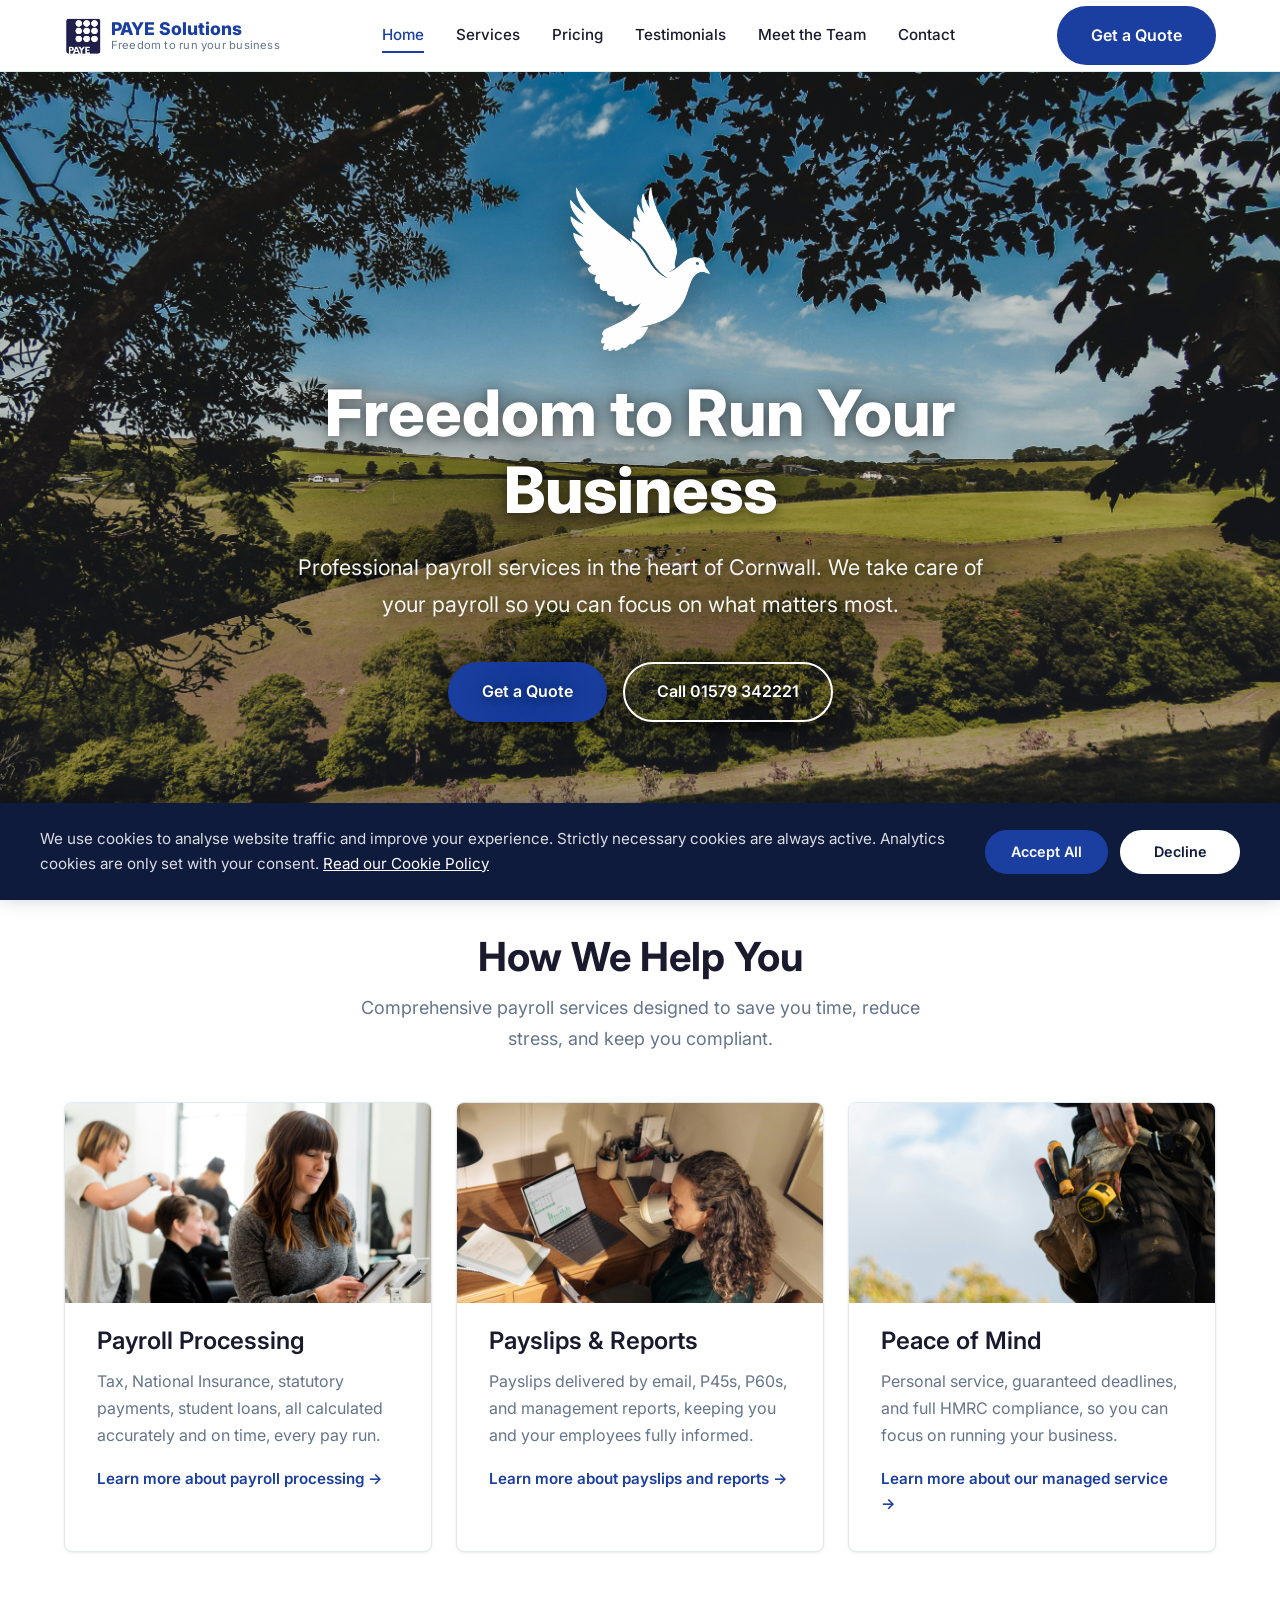
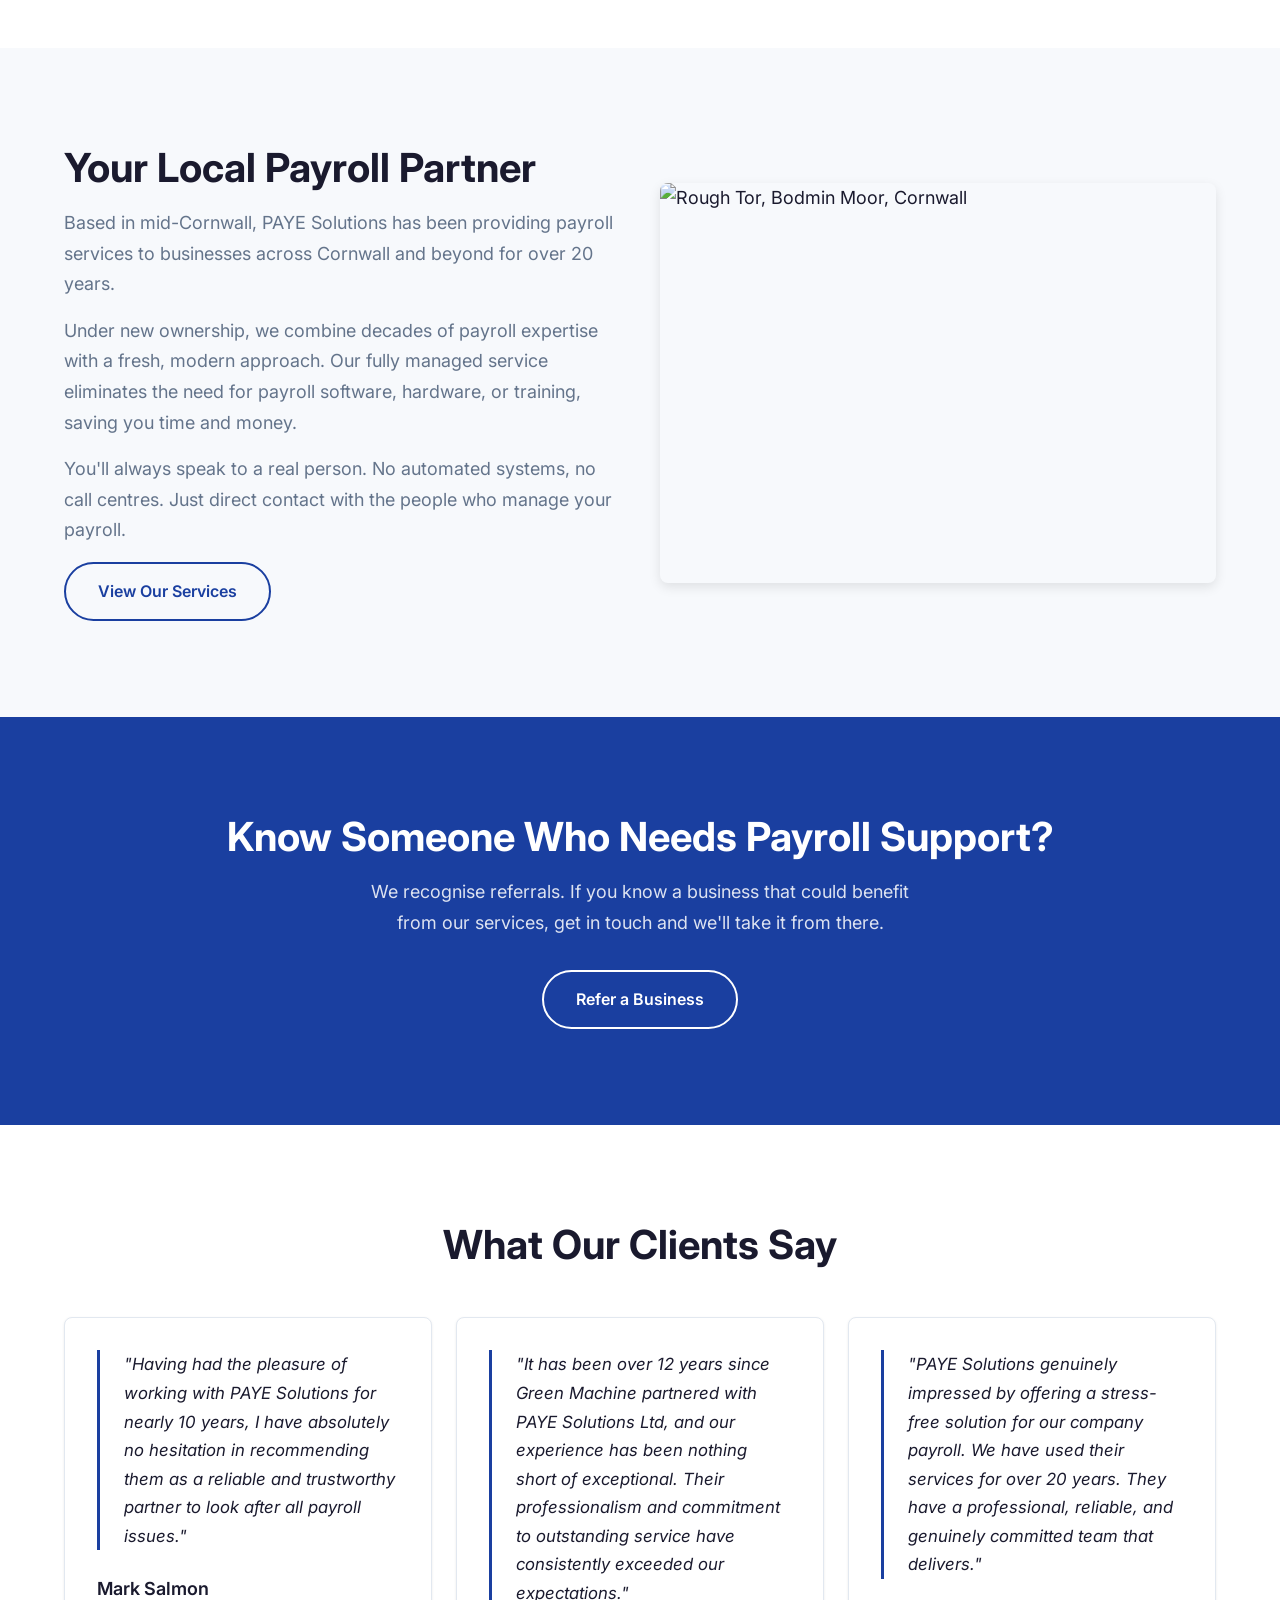
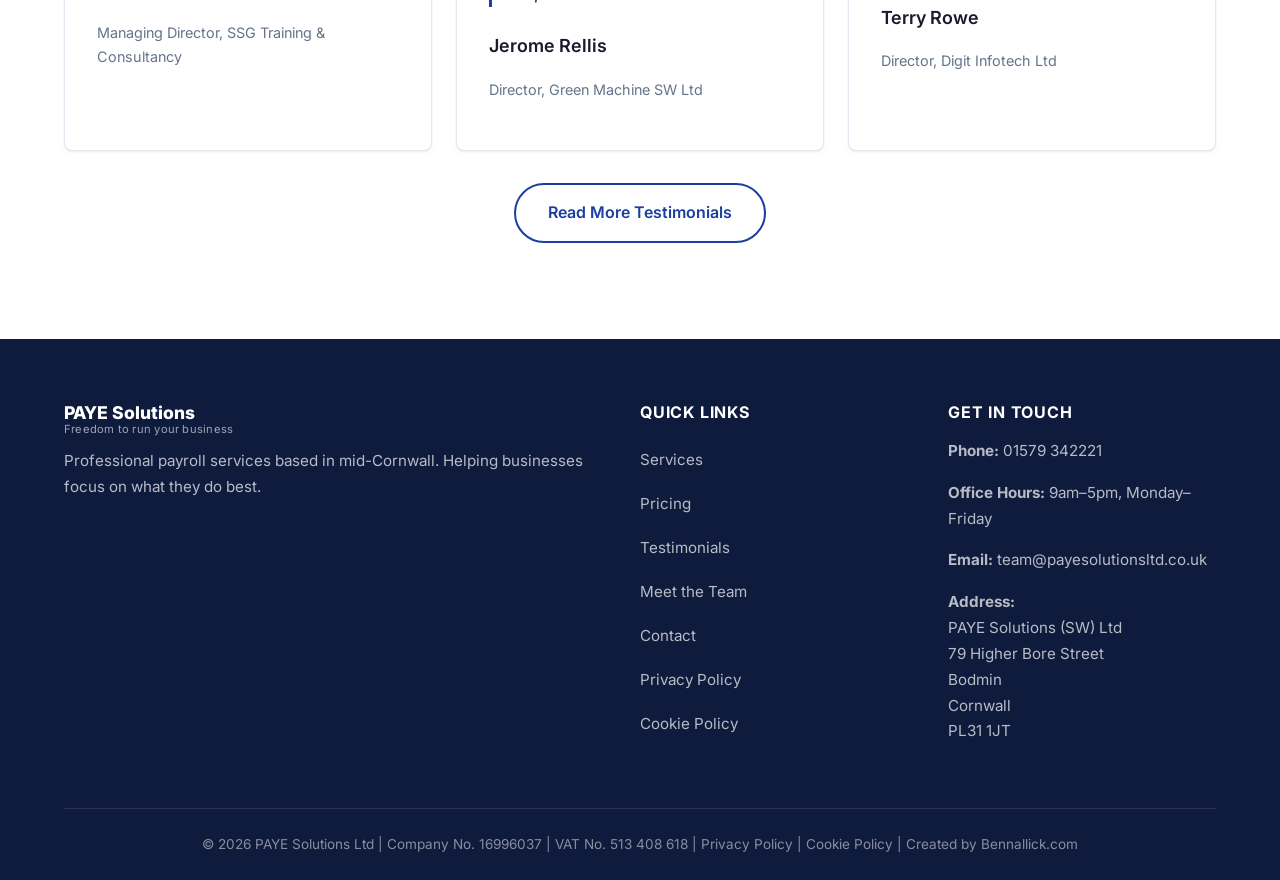
==== Website Files/index.html @ f0a7048d "Initial commit: PAYE Solutions website" ====
<!DOCTYPE html>
<html lang="en">
<head>
  <meta charset="UTF-8">
  <meta name="viewport" content="width=device-width, initial-scale=1.0">
  <title>PAYE Solutions Ltd | Freedom to Run Your Business</title>
  <meta name="description" content="Professional payroll services in the heart of Cornwall. PAYE Solutions Ltd takes care of your payroll so you can focus on what matters most: running your business.">
  <link rel="canonical" href="https://payesolutionsltd.co.uk/">
  <meta name="robots" content="index, follow">
  <link rel="icon" type="image/x-icon" href="/favicon.ico">
  <link rel="icon" type="image/png" sizes="32x32" href="/favicon-32x32.png">
  <link rel="icon" type="image/png" sizes="16x16" href="/favicon-16x16.png">
  <link rel="apple-touch-icon" sizes="180x180" href="/apple-touch-icon.png">
  <link rel="manifest" href="/site.webmanifest">
  <meta name="theme-color" content="#1a3fa0">
  <meta property="og:type" content="website">
  <meta property="og:site_name" content="PAYE Solutions (SW) Ltd">
  <meta property="og:title" content="PAYE Solutions Ltd | Freedom to Run Your Business">
  <meta property="og:description" content="Professional payroll services in the heart of Cornwall. PAYE Solutions Ltd takes care of your payroll so you can focus on what matters most: running your business.">
  <meta property="og:url" content="https://payesolutionsltd.co.uk/">
  <meta property="og:image" content="https://payesolutionsltd.co.uk/images/logo-mark.png">
  <meta property="og:locale" content="en_GB">
  <meta name="twitter:card" content="summary">
  <meta name="twitter:title" content="PAYE Solutions Ltd | Freedom to Run Your Business">
  <meta name="twitter:description" content="Professional payroll services in the heart of Cornwall. PAYE Solutions Ltd takes care of your payroll so you can focus on what matters most: running your business.">
  <meta name="twitter:image" content="https://payesolutionsltd.co.uk/images/logo-mark.png">
  <link rel="preconnect" href="https://fonts.googleapis.com">
  <link rel="preconnect" href="https://fonts.gstatic.com" crossorigin>
  <link rel="preload" as="style" href="https://fonts.googleapis.com/css2?family=Inter:wght@400;500;600;700;800&display=swap">
  <link href="https://fonts.googleapis.com/css2?family=Inter:wght@400;500;600;700;800&display=swap" rel="stylesheet" media="print" onload="this.media='all'">
  <noscript><link rel="stylesheet" href="https://fonts.googleapis.com/css2?family=Inter:wght@400;500;600;700;800&display=swap"></noscript>
  <link rel="stylesheet" href="css/styles.css">
  <!-- [PLACEHOLDER: GA4 measurement ID] -->
  <script type="application/ld+json">
  {
    "@context": "https://schema.org",
    "@type": "LocalBusiness",
    "@id": "https://payesolutionsltd.co.uk/#organization",
    "name": "PAYE Solutions (SW) Ltd",
    "alternateName": "PAYE Solutions",
    "url": "https://payesolutionsltd.co.uk",
    "logo": "https://payesolutionsltd.co.uk/images/logo-mark.png",
    "image": "https://payesolutionsltd.co.uk/images/logo-mark.png",
    "description": "Fully managed payroll bureau based in Bodmin, Cornwall. Over 20 years of experience providing payroll services to businesses of all sizes.",
    "telephone": "+441579342221",
    "email": "team@payesolutionsltd.co.uk",
    "address": {
      "@type": "PostalAddress",
      "streetAddress": "79 Higher Bore Street",
      "addressLocality": "Bodmin",
      "addressRegion": "Cornwall",
      "postalCode": "PL31 1JT",
      "addressCountry": "GB"
    },
    "geo": {
      "@type": "GeoCoordinates",
      "latitude": 50.4711,
      "longitude": -4.7285
    },
    "areaServed": [
      { "@type": "AdministrativeArea", "name": "Cornwall" },
      { "@type": "AdministrativeArea", "name": "South West England" }
    ],
    "priceRange": "$$",
    "taxID": "513 408 618",
    "legalName": "PAYE Solutions (SW) Ltd"
  }
  </script>
  <script type="application/ld+json">
  {
    "@context": "https://schema.org",
    "@type": "WebSite",
    "name": "PAYE Solutions (SW) Ltd",
    "url": "https://payesolutionsltd.co.uk"
  }
  </script>
</head>
<body>

  <!-- Navigation -->
  <nav class="nav">
    <div class="container nav__inner">
      <a href="index.html" class="nav__logo">
        <img src="images/logo-mark.png" alt="PAYE Solutions (SW) Ltd logo">
        <span class="nav__logo-text">
          <span>PAYE Solutions</span>
          <span>Freedom to run your business</span>
        </span>
      </a>
      <div class="nav__links">
        <a href="index.html" class="active">Home</a>
        <a href="services.html">Services</a>
        <a href="pricing.html">Pricing</a>
        <a href="testimonials.html">Testimonials</a>
        <a href="meet-the-team.html">Meet the Team</a>
        <a href="contact.html">Contact</a>
      </div>
      <a href="mailto:team@payesolutionsltd.co.uk?subject=Quote%20Request&body=Hi%20PAYE%20Solutions%2C%0A%0AI'd%20like%20to%20request%20a%20quote%20for%20payroll%20services.%0A%0ABusiness%20name%3A%20%0ANumber%20of%20employees%3A%20%0APayroll%20frequency%3A%20%0A%0AThank%20you." class="btn btn--primary nav__cta">Get a Quote</a>
      <button class="nav__hamburger" aria-label="Toggle menu">
        <span></span>
      </button>
    </div>
    <div class="nav__mobile">
      <a href="index.html" class="active">Home</a>
      <a href="services.html">Services</a>
      <a href="pricing.html">Pricing</a>
      <a href="testimonials.html">Testimonials</a>
      <a href="meet-the-team.html">Meet the Team</a>
      <a href="contact.html">Contact</a>
      <a href="mailto:team@payesolutionsltd.co.uk?subject=Quote%20Request&body=Hi%20PAYE%20Solutions%2C%0A%0AI'd%20like%20to%20request%20a%20quote%20for%20payroll%20services.%0A%0ABusiness%20name%3A%20%0ANumber%20of%20employees%3A%20%0APayroll%20frequency%3A%20%0A%0AThank%20you." class="btn btn--primary">Get a Quote</a>
    </div>
  </nav>
  <main>

  <!-- Hero Section -->
  <section class="hero" style="background-image: url('images/hero-countryside.jpg');">
    <div class="hero__content">
      <img src="images/dove-white.png" alt="" class="hero__dove" aria-hidden="true">
      <h1>Freedom to Run Your Business</h1>
      <p class="hero__subtitle">Professional payroll services in the heart of Cornwall. We take care of your payroll so you can focus on what matters most.</p>
      <div class="btn-group">
        <a href="mailto:team@payesolutionsltd.co.uk?subject=Quote%20Request&body=Hi%20PAYE%20Solutions%2C%0A%0AI'd%20like%20to%20request%20a%20quote%20for%20payroll%20services.%0A%0ABusiness%20name%3A%20%0ANumber%20of%20employees%3A%20%0APayroll%20frequency%3A%20%0A%0AThank%20you." class="btn btn--primary">Get a Quote</a>
        <a href="tel:01579342221" class="btn btn--outline">Call 01579 342221</a>
      </div>
    </div>
  </section>

  <!-- Trust Strip -->
  <div class="trust-strip" hidden>
    <div class="container">
      <p>Trusted by businesses across Cornwall</p>
      <div class="trust-strip__logos">
        <span>[Client Logo]</span>
        <span>[Client Logo]</span>
        <span>[Client Logo]</span>
        <span>[Client Logo]</span>
        <span>[Client Logo]</span>
      </div>
    </div>
  </div>

  <!-- Services Summary -->
  <section class="section">
    <div class="container">
      <div class="section__header">
        <h2>How We Help You</h2>
        <p>Comprehensive payroll services designed to save you time, reduce stress, and keep you compliant.</p>
      </div>
      <div class="card-grid">
        <div class="card card--image">
          <div class="card__img">
            <img src="images/payroll-processing.jpg" alt="Payroll processing" loading="lazy">
          </div>
          <div class="card__body">
            <h3>Payroll Processing</h3>
            <p>Tax, National Insurance, statutory payments, student loans, all calculated accurately and on time, every pay run.</p>
            <a href="services.html">Learn more about payroll processing &rarr;</a>
          </div>
        </div>
        <div class="card card--image">
          <div class="card__img">
            <img src="images/payslips-reports.jpg" alt="Payslips and reports" loading="lazy">
          </div>
          <div class="card__body">
            <h3>Payslips &amp; Reports</h3>
            <p>Payslips delivered by email, P45s, P60s, and management reports, keeping you and your employees fully informed.</p>
            <a href="services.html">Learn more about payslips and reports &rarr;</a>
          </div>
        </div>
        <div class="card card--image">
          <div class="card__img">
            <img src="images/peace-of-mind.jpg" alt="Peace of mind" loading="lazy">
          </div>
          <div class="card__body">
            <h3>Peace of Mind</h3>
            <p>Personal service, guaranteed deadlines, and full HMRC compliance, so you can focus on running your business.</p>
            <a href="services.html">Learn more about our managed service &rarr;</a>
          </div>
        </div>
      </div>
    </div>
  </section>

  <!-- Why Choose Us -->
  <section class="section section--alt">
    <div class="container">
      <div class="content-block">
        <div class="content-block__text">
          <h2>Your Local Payroll Partner</h2>
          <p>Based in mid-Cornwall, PAYE Solutions has been providing payroll services to businesses across Cornwall and beyond for over 20 years.</p>
          <p>Under new ownership, we combine decades of payroll expertise with a fresh, modern approach. Our fully managed service eliminates the need for payroll software, hardware, or training, saving you time and money.</p>
          <p>You'll always speak to a real person. No automated systems, no call centres. Just direct contact with the people who manage your payroll.</p>
          <a href="services.html" class="btn btn--outline-blue">View Our Services</a>
        </div>
        <div class="content-block__image">
          <img src="images/roughtor.jpg" alt="Rough Tor, Bodmin Moor, Cornwall" loading="lazy">
        </div>
      </div>
    </div>
  </section>

  <!-- Referral CTA -->
  <section class="section section--primary cta-banner">
    <div class="container">
      <h2>Know Someone Who Needs Payroll Support?</h2>
      <p>We recognise referrals. If you know a business that could benefit from our services, get in touch and we'll take it from there.</p>
      <a href="mailto:team@payesolutionsltd.co.uk?subject=Referral" class="btn btn--outline">Refer a Business</a>
    </div>
  </section>

  <!-- Testimonial Snippet -->
  <section class="section">
    <div class="container">
      <div class="section__header">
        <h2>What Our Clients Say</h2>
      </div>
      <div class="card-grid">
        <article class="testimonial-card">
          <p class="testimonial-card__quote">"Having had the pleasure of working with PAYE Solutions for nearly 10 years, I have absolutely no hesitation in recommending them as a reliable and trustworthy partner to look after all payroll issues."</p>
          <p class="testimonial-card__author">Mark Salmon</p>
          <p class="testimonial-card__role">Managing Director, SSG Training &amp; Consultancy</p>
        </article>
        <article class="testimonial-card">
          <p class="testimonial-card__quote">"It has been over 12 years since Green Machine partnered with PAYE Solutions Ltd, and our experience has been nothing short of exceptional. Their professionalism and commitment to outstanding service have consistently exceeded our expectations."</p>
          <p class="testimonial-card__author">Jerome Rellis</p>
          <p class="testimonial-card__role">Director, Green Machine SW Ltd</p>
        </article>
        <article class="testimonial-card">
          <p class="testimonial-card__quote">"PAYE Solutions genuinely impressed by offering a stress-free solution for our company payroll. We have used their services for over 20 years. They have a professional, reliable, and genuinely committed team that delivers."</p>
          <p class="testimonial-card__author">Terry Rowe</p>
          <p class="testimonial-card__role">Director, Digit Infotech Ltd</p>
        </article>
      </div>
      <div style="text-align: center; margin-top: 2rem;">
        <a href="testimonials.html" class="btn btn--outline-blue">Read More Testimonials</a>
      </div>
    </div>
  </section>

  </main>

  <!-- Footer -->
  <footer class="footer">
    <div class="container">
      <div class="footer__grid">
        <div class="footer__brand">
          <a href="index.html" class="nav__logo" style="color: white;">
            <span class="nav__logo-text">
              <span style="color: white;">PAYE Solutions</span>
              <span style="color: rgba(255,255,255,0.6);">Freedom to run your business</span>
            </span>
          </a>
          <p>Professional payroll services based in mid-Cornwall. Helping businesses focus on what they do best.</p>
        </div>
        <div class="footer__links">
          <h4>Quick Links</h4>
          <a href="services.html">Services</a>
          <a href="pricing.html">Pricing</a>
          <a href="testimonials.html">Testimonials</a>
          <a href="meet-the-team.html">Meet the Team</a>
          <a href="contact.html">Contact</a>
          <a href="privacy-policy.html">Privacy Policy</a>
          <a href="cookie-policy.html">Cookie Policy</a>
        </div>
        <div class="footer__contact">
          <h4>Get in Touch</h4>
          <p><strong>Phone:</strong> <a href="tel:01579342221">01579 342221</a></p>
          <p><strong>Office Hours:</strong> 9am&ndash;5pm, Monday&ndash;Friday</p>
          <p><strong>Email:</strong> <a href="mailto:team@payesolutionsltd.co.uk">team@payesolutionsltd.co.uk</a></p>
          <p><strong>Address:</strong><br>PAYE Solutions (SW) Ltd<br>79 Higher Bore Street<br>Bodmin<br>Cornwall<br>PL31 1JT</p>
        </div>
      </div>
      <div class="footer__bottom">
        <p>&copy; <span class="footer-year">2026</span> PAYE Solutions Ltd | Company No. 16996037 | VAT No. 513 408 618 | <a href="privacy-policy.html">Privacy Policy</a> | <a href="cookie-policy.html">Cookie Policy</a> | Created by <a href="https://bennallick.com" target="_blank" rel="noopener noreferrer">Bennallick.com</a></p>
      </div>
    </div>
  </footer>

  <!-- Cookie Consent Banner -->
  <div class="cookie-banner" role="dialog" aria-label="Cookie consent">
    <div class="cookie-banner__inner">
      <div class="cookie-banner__text">
        <p style="margin-bottom: 0;">We use cookies to analyse website traffic and improve your experience. Strictly necessary cookies are always active. Analytics cookies are only set with your consent. <a href="cookie-policy.html">Read our Cookie Policy</a></p>
      </div>
      <div class="cookie-banner__buttons">
        <button class="btn btn--primary cookie-accept">Accept All</button>
        <button class="btn btn--outline cookie-decline">Decline</button>
      </div>
    </div>
  </div>

  <script src="js/main.js" defer></script>
</body>
</html>
---- Website Files/css/styles.css ----
/* =============================================
   PAYE Solutions Ltd — Main Stylesheet
   ============================================= */

/* --- CSS Custom Properties --- */
:root {
  --color-primary: #1a3fa0;
  --color-primary-dark: #122d78;
  --color-primary-light: #e8edfb;
  --color-accent: #ffffff;
  --color-text: #1a1a2e;
  --color-text-light: #ffffff;
  --color-bg: #f7f9fc;
  --color-bg-dark: #0f1b3d;
  --color-muted: #64748b;
  --color-border: #e2e8f0;

  --font-family: 'Inter', -apple-system, BlinkMacSystemFont, 'Segoe UI', Roboto, Oxygen, Ubuntu, sans-serif;
  --max-width: 1200px;
  --nav-height: 72px;
  --radius: 8px;
  --radius-pill: 50px;
  --shadow-sm: 0 1px 3px rgba(0, 0, 0, 0.08);
  --shadow-md: 0 4px 12px rgba(0, 0, 0, 0.1);
  --shadow-lg: 0 8px 30px rgba(0, 0, 0, 0.12);
  --transition: 0.3s ease;
}

/* --- Reset & Base --- */
*,
*::before,
*::after {
  margin: 0;
  padding: 0;
  box-sizing: border-box;
}

html {
  scroll-behavior: smooth;
  -webkit-text-size-adjust: 100%;
  overflow-x: hidden;
}

body {
  font-family: var(--font-family);
  font-size: 1.125rem;
  line-height: 1.7;
  color: var(--color-text);
  background-color: var(--color-accent);
  overflow-x: hidden;
}

img {
  max-width: 100%;
  height: auto;
  display: block;
}

a {
  color: var(--color-primary);
  text-decoration: none;
  transition: color var(--transition);
}

a:hover {
  color: var(--color-primary-dark);
}

ul {
  list-style: none;
}

/* --- Typography --- */
h1, h2, h3, h4 {
  line-height: 1.2;
  color: var(--color-text);
}

h1 {
  font-size: clamp(2.25rem, 5vw, 4rem);
  font-weight: 800;
}

h2 {
  font-size: clamp(1.75rem, 3.5vw, 2.5rem);
  font-weight: 700;
}

h3 {
  font-size: clamp(1.25rem, 2.5vw, 1.5rem);
  font-weight: 600;
}

p {
  margin-bottom: 1rem;
}

/* --- Layout Utilities --- */
.container {
  width: 100%;
  max-width: var(--max-width);
  margin: 0 auto;
  padding: 0 1.5rem;
}

.section {
  padding: 4rem 0;
}

.section--alt {
  background-color: var(--color-bg);
}

.section--primary {
  background-color: var(--color-primary);
  color: var(--color-text-light);
}

.section--primary h2,
.section--primary h3,
.section--primary p {
  color: var(--color-text-light);
}

.section--dark {
  background-color: var(--color-bg-dark);
  color: var(--color-text-light);
}

.section__header {
  text-align: center;
  margin-bottom: 3rem;
}

.section__header p {
  color: var(--color-muted);
  font-size: 1.125rem;
  max-width: 600px;
  margin: 0.75rem auto 0;
}

.section--primary .section__header p {
  color: rgba(255, 255, 255, 0.85);
}

/* --- Buttons --- */
.btn {
  display: inline-flex;
  align-items: center;
  justify-content: center;
  padding: 0.875rem 2rem;
  font-size: 1rem;
  font-weight: 600;
  font-family: var(--font-family);
  border-radius: var(--radius-pill);
  border: 2px solid transparent;
  cursor: pointer;
  transition: all var(--transition);
  text-decoration: none;
  min-height: 48px;
  min-width: 44px;
}

.btn--primary {
  background-color: var(--color-primary);
  color: var(--color-text-light);
  border-color: var(--color-primary);
}

.btn--primary:hover {
  background-color: var(--color-primary-dark);
  border-color: var(--color-primary-dark);
  color: var(--color-text-light);
}

.btn--outline {
  background-color: transparent;
  color: var(--color-text-light);
  border-color: var(--color-text-light);
}

.btn--outline:hover {
  background-color: var(--color-text-light);
  color: var(--color-primary);
}

.btn--outline-blue {
  background-color: transparent;
  color: var(--color-primary);
  border-color: var(--color-primary);
}

.btn--outline-blue:hover {
  background-color: var(--color-primary);
  color: var(--color-text-light);
}

.btn-group {
  display: flex;
  gap: 1rem;
  flex-wrap: wrap;
}

/* --- Navigation --- */
.nav {
  position: fixed;
  top: 0;
  left: 0;
  right: 0;
  z-index: 1000;
  background-color: var(--color-accent);
  border-bottom: 1px solid var(--color-border);
  height: var(--nav-height);
}

body {
  padding-top: var(--nav-height);
}

.nav__inner {
  display: flex;
  align-items: center;
  justify-content: space-between;
  height: 100%;
}

.nav__logo {
  display: flex;
  align-items: center;
  gap: 0.5rem;
  font-size: 1.25rem;
  font-weight: 700;
  color: var(--color-primary);
  text-decoration: none;
}

.nav__logo img {
  height: 44px;
  width: auto;
  border-radius: 4px;
}

.nav__logo-text {
  display: flex;
  flex-direction: column;
  line-height: 1.15;
}

.nav__logo-text span:first-child {
  font-weight: 800;
  font-size: 1.1rem;
  color: var(--color-primary);
}

.nav__logo-text span:last-child {
  font-weight: 400;
  font-size: 0.7rem;
  color: var(--color-muted);
  letter-spacing: 0.02em;
}

.nav__links {
  display: none;
  align-items: center;
  gap: 2rem;
}

.nav__links a {
  font-size: 0.95rem;
  font-weight: 500;
  color: var(--color-text);
  text-decoration: none;
  padding: 0.25rem 0;
  border-bottom: 2px solid transparent;
  transition: all var(--transition);
}

.nav__links a:hover,
.nav__links a.active {
  color: var(--color-primary);
  border-bottom-color: var(--color-primary);
}

.nav__cta {
  display: none;
}

.nav__hamburger {
  display: flex;
  align-items: center;
  justify-content: center;
  width: 44px;
  height: 44px;
  background: none;
  border: none;
  cursor: pointer;
  padding: 0;
}

.nav__hamburger span {
  display: block;
  width: 24px;
  height: 2px;
  background-color: var(--color-text);
  position: relative;
  transition: background-color var(--transition);
}

.nav__hamburger span::before,
.nav__hamburger span::after {
  content: '';
  position: absolute;
  width: 24px;
  height: 2px;
  background-color: var(--color-text);
  left: 0;
  transition: transform var(--transition);
}

.nav__hamburger span::before {
  top: -7px;
}

.nav__hamburger span::after {
  top: 7px;
}

.nav__hamburger.is-active span {
  background-color: transparent;
}

.nav__hamburger.is-active span::before {
  transform: rotate(45deg);
  top: 0;
}

.nav__hamburger.is-active span::after {
  transform: rotate(-45deg);
  top: 0;
}

/* Mobile menu */
.nav__mobile {
  display: none;
  position: fixed;
  top: var(--nav-height);
  left: 0;
  right: 0;
  bottom: 0;
  background-color: var(--color-accent);
  z-index: 999;
  padding: 2rem 1.5rem;
  flex-direction: column;
  gap: 0;
  overflow-y: auto;
}

.nav__mobile.is-open {
  display: flex;
}

.nav__mobile a {
  display: block;
  padding: 1rem 0;
  font-size: 1.125rem;
  font-weight: 500;
  color: var(--color-text);
  border-bottom: 1px solid var(--color-border);
  min-height: 44px;
  display: flex;
  align-items: center;
}

.nav__mobile a:hover,
.nav__mobile a.active {
  color: var(--color-primary);
}

.nav__mobile .btn {
  margin-top: 1.5rem;
  text-align: center;
}

/* --- Hero Section --- */
.hero {
  position: relative;
  min-height: 85vh;
  display: flex;
  align-items: center;
  justify-content: center;
  text-align: center;
  background-color: var(--color-bg-dark);
  background-size: cover;
  background-position: center;
  background-attachment: fixed;
  overflow: hidden;
}

.hero::before {
  content: '';
  position: absolute;
  inset: 0;
  background: linear-gradient(180deg, rgba(15, 27, 61, 0.05) 0%, rgba(15, 27, 61, 0.2) 100%);
  z-index: 1;
}

.hero__content {
  position: relative;
  z-index: 2;
  max-width: 750px;
  padding: 2rem 2rem;
  width: 100%;
}

.hero__dove {
  display: block;
  width: clamp(80px, 12vw, 140px);
  height: auto;
  margin: 0 auto 1.5rem;
  filter: drop-shadow(0 4px 20px rgba(0, 0, 0, 0.35));
}

h1, h2, h3 {
  overflow-wrap: break-word;
  word-wrap: break-word;
}

.hero h1 {
  color: var(--color-text-light);
  margin-bottom: 1.25rem;
  text-shadow: 0 2px 35px rgba(0, 0, 0, 0.6), 0 1px 10px rgba(0, 0, 0, 0.35);
}

.hero__subtitle {
  font-size: clamp(1.1rem, 2.5vw, 1.35rem);
  color: rgba(255, 255, 255, 0.95);
  margin-bottom: 2.5rem;
  font-weight: 400;
  text-shadow: 0 2px 40px rgba(0, 0, 0, 0.8), 0 1px 12px rgba(0, 0, 0, 0.5);
}

.hero .btn-group {
  justify-content: center;
}

.hero .btn {
  text-shadow: 0 2px 35px rgba(0, 0, 0, 0.6), 0 1px 10px rgba(0, 0, 0, 0.35);
  box-shadow: 0 2px 35px rgba(0, 0, 0, 0.6), 0 1px 10px rgba(0, 0, 0, 0.35);
}

/* --- Trust Strip --- */
.trust-strip {
  padding: 2rem 0;
  text-align: center;
  border-bottom: 1px solid var(--color-border);
}

.trust-strip p {
  font-size: 0.875rem;
  color: var(--color-muted);
  text-transform: uppercase;
  letter-spacing: 0.1em;
  font-weight: 600;
  margin-bottom: 1rem;
}

.trust-strip__logos {
  display: flex;
  align-items: center;
  justify-content: center;
  gap: 2.5rem;
  flex-wrap: wrap;
  opacity: 0.4;
}

.trust-strip__logos span {
  font-size: 1rem;
  font-weight: 600;
  color: var(--color-muted);
}

/* --- Card Grid --- */
.card-grid {
  display: grid;
  grid-template-columns: 1fr;
  gap: 1.5rem;
}

.card {
  background-color: var(--color-accent);
  border-radius: var(--radius);
  padding: 2rem;
  box-shadow: var(--shadow-sm);
  border: 1px solid var(--color-border);
  transition: box-shadow var(--transition), transform var(--transition);
  overflow: hidden;
  min-width: 0;
}

.card:hover {
  box-shadow: var(--shadow-md);
  transform: translateY(-2px);
}

.card__icon {
  width: 48px;
  height: 48px;
  background-color: var(--color-primary-light);
  border-radius: var(--radius);
  display: flex;
  align-items: center;
  justify-content: center;
  margin-bottom: 1.25rem;
}

.card__icon svg {
  width: 24px;
  height: 24px;
  stroke: var(--color-primary);
  stroke-width: 1.75;
  fill: none;
  stroke-linecap: round;
  stroke-linejoin: round;
}

.card h3 {
  margin-bottom: 0.75rem;
}

.card p {
  color: var(--color-muted);
  font-size: 1rem;
  margin-bottom: 0;
}

.card a {
  display: inline-block;
  margin-top: 1rem;
  font-weight: 600;
  font-size: 0.95rem;
}

/* Card with image */
.card--image {
  padding: 0;
  overflow: hidden;
}

.card__img {
  width: 100%;
  height: 200px;
  overflow: hidden;
}

.card__img img {
  width: 100%;
  height: 100%;
  object-fit: cover;
  transition: transform var(--transition);
}

.card--image:hover .card__img img {
  transform: scale(1.05);
}

.card__body {
  padding: 1.5rem 2rem 2rem;
}

/* --- Stacked Boxes --- */
.stacked-boxes {
  display: flex;
  flex-direction: column;
  gap: 1rem;
  max-width: 800px;
  margin: 0 auto;
}

.stacked-box {
  display: flex;
  align-items: flex-start;
  gap: 1.5rem;
  background-color: var(--color-accent);
  border-radius: var(--radius);
  padding: 1.75rem 2rem;
  box-shadow: var(--shadow-sm);
  border: 1px solid var(--color-border);
  border-left: 4px solid var(--color-primary);
  transition: box-shadow var(--transition), transform var(--transition);
}

.stacked-box:hover {
  box-shadow: var(--shadow-md);
  transform: translateY(-2px);
}

.stacked-box__icon {
  width: 52px;
  height: 52px;
  min-width: 52px;
  background-color: var(--color-primary-light);
  border-radius: var(--radius);
  display: flex;
  align-items: center;
  justify-content: center;
}

.stacked-box__icon img {
  width: 32px;
  height: 32px;
  object-fit: contain;
}

.stacked-box__content h3 {
  margin-bottom: 0.5rem;
}

.stacked-box__content p {
  color: var(--color-muted);
  font-size: 1rem;
  margin-bottom: 0;
}

/* --- Content Block (text + image side by side) --- */
.content-block {
  display: grid;
  grid-template-columns: 1fr;
  gap: 2.5rem;
  align-items: center;
}

.content-block__text h2 {
  margin-bottom: 1rem;
}

.content-block__text p {
  color: var(--color-muted);
}

.content-block__image {
  border-radius: var(--radius);
  overflow: hidden;
  box-shadow: var(--shadow-md);
}

.content-block__image img {
  width: 100%;
  height: 300px;
  object-fit: cover;
}

/* --- Referral / CTA Banner --- */
.cta-banner {
  text-align: center;
  padding: 4rem 1.5rem;
}

.cta-banner h2 {
  color: var(--color-text-light);
  margin-bottom: 1rem;
}

.cta-banner p {
  color: rgba(255, 255, 255, 0.85);
  max-width: 550px;
  margin: 0 auto 2rem;
}

/* --- Testimonial Cards --- */
.testimonial-card {
  background-color: var(--color-accent);
  border-radius: var(--radius);
  padding: 2rem;
  box-shadow: var(--shadow-sm);
  border: 1px solid var(--color-border);
}

.testimonial-card__quote {
  font-size: 1.05rem;
  font-style: italic;
  color: var(--color-text);
  margin-bottom: 1.5rem;
  line-height: 1.7;
  position: relative;
  padding-left: 1.5rem;
  border-left: 3px solid var(--color-primary);
}

.testimonial-card__author {
  font-weight: 600;
  color: var(--color-text);
}

.testimonial-card__role {
  font-size: 0.9rem;
  color: var(--color-muted);
}

/* --- Team Cards --- */
.team-card {
  background-color: var(--color-accent);
  border-radius: var(--radius);
  padding: 2rem;
  text-align: center;
  box-shadow: var(--shadow-sm);
  border: 1px solid var(--color-border);
}

.team-card__avatar {
  width: 120px;
  height: 120px;
  border-radius: 50%;
  background-color: var(--color-primary-light);
  margin: 0 auto 1.25rem;
  display: flex;
  align-items: center;
  justify-content: center;
  font-size: 2.5rem;
  color: var(--color-primary);
  overflow: hidden;
}

.team-card__avatar img {
  width: 100%;
  height: 100%;
  object-fit: cover;
}

.team-card h3 {
  margin-bottom: 0.25rem;
}

.team-card__role {
  color: var(--color-primary);
  font-weight: 500;
  font-size: 0.95rem;
  margin-bottom: 1rem;
}

.team-card p {
  color: var(--color-muted);
  font-size: 0.95rem;
}

/* --- Pricing Table --- */
.pricing-intro {
  text-align: center;
  max-width: 700px;
  margin: 0 auto 3rem;
}

.pricing-intro p {
  color: var(--color-muted);
}

.pricing-table {
  width: 100%;
  border-collapse: collapse;
  background-color: var(--color-accent);
  border-radius: var(--radius);
  overflow: hidden;
  box-shadow: var(--shadow-sm);
  border: 1px solid var(--color-border);
}

.pricing-table thead {
  background-color: var(--color-primary);
  color: var(--color-text-light);
}

.pricing-table th,
.pricing-table td {
  padding: 1rem 1.5rem;
  text-align: left;
  font-size: 1rem;
}

.pricing-table th {
  font-weight: 600;
}

.pricing-table tbody tr {
  border-bottom: 1px solid var(--color-border);
}

.pricing-table tbody tr:last-child {
  border-bottom: none;
}

.pricing-table tbody tr:hover {
  background-color: var(--color-bg);
}

/* Pricing cards for mobile */
.pricing-cards {
  display: none;
}

.pricing-card {
  background-color: var(--color-accent);
  border-radius: var(--radius);
  padding: 1.5rem;
  box-shadow: var(--shadow-sm);
  border: 1px solid var(--color-border);
  margin-bottom: 1rem;
}

.pricing-card__service {
  font-weight: 600;
  font-size: 1.1rem;
  margin-bottom: 0.5rem;
}

.pricing-card__price {
  font-size: 1.25rem;
  color: var(--color-primary);
  font-weight: 700;
  margin-bottom: 0.5rem;
}

.pricing-card__desc {
  color: var(--color-muted);
  font-size: 0.95rem;
  margin-bottom: 0;
}

/* --- Contact Info --- */
.contact-grid {
  display: grid;
  grid-template-columns: 1fr;
  gap: 2rem;
}

.contact-info-card {
  display: flex;
  align-items: flex-start;
  gap: 1rem;
  padding: 1.5rem;
  background-color: var(--color-accent);
  border-radius: var(--radius);
  box-shadow: var(--shadow-sm);
  border: 1px solid var(--color-border);
}

.contact-info-card__icon {
  width: 48px;
  height: 48px;
  min-width: 48px;
  background-color: var(--color-primary-light);
  border-radius: var(--radius);
  display: flex;
  align-items: center;
  justify-content: center;
  font-size: 1.25rem;
}

.contact-info-card__icon svg {
  width: 24px;
  height: 24px;
  stroke: var(--color-primary);
  stroke-width: 1.75;
  fill: none;
  stroke-linecap: round;
  stroke-linejoin: round;
}

.contact-info-card h3 {
  font-size: 1rem;
  margin-bottom: 0.25rem;
}

.contact-info-card p {
  color: var(--color-muted);
  font-size: 0.95rem;
  margin-bottom: 0;
}

.contact-info-card a {
  font-weight: 600;
}

.contact-info-card__hours {
  color: var(--color-muted);
  font-size: 0.9rem;
  margin-top: 0.4rem !important;
}

/* --- Page Header (inner pages) --- */
.page-header {
  background-color: var(--color-bg-dark);
  padding: 9rem 0 6rem;
  text-align: center;
  position: relative;
  background-size: cover;
  background-position: center;
  background-attachment: fixed;
}

.page-header::before {
  content: '';
  position: absolute;
  inset: 0;
  background: rgba(15, 27, 61, 0.15);
}

.page-header__content {
  position: relative;
  z-index: 2;
}

.page-header h1 {
  color: var(--color-text-light);
  margin-bottom: 0.5rem;
  text-shadow: 0 2px 35px rgba(0, 0, 0, 0.6), 0 1px 10px rgba(0, 0, 0, 0.35);
}

.page-header p {
  color: rgba(255, 255, 255, 0.9);
  text-shadow: 0 2px 40px rgba(0, 0, 0, 0.8), 0 1px 12px rgba(0, 0, 0, 0.5);
  font-size: 1.125rem;
  max-width: 600px;
  margin: 0 auto;
}

/* --- Placeholder Markers --- */
.placeholder {
  background-color: #fff3cd;
  border: 2px dashed #ffc107;
  border-radius: var(--radius);
  padding: 1rem 1.5rem;
  color: #856404;
  font-weight: 500;
  font-size: 0.95rem;
}

/* --- Footer --- */
.footer {
  background-color: var(--color-bg-dark);
  color: var(--color-text-light);
  padding: 4rem 0 0;
}

.footer__grid {
  display: grid;
  grid-template-columns: 1fr;
  gap: 2.5rem;
  padding-bottom: 3rem;
}

.footer__brand p {
  color: rgba(255, 255, 255, 0.7);
  font-size: 0.95rem;
  margin-top: 0.75rem;
}

.footer h4 {
  color: var(--color-text-light);
  font-size: 1rem;
  margin-bottom: 1rem;
  text-transform: uppercase;
  letter-spacing: 0.05em;
}

.footer__links a {
  display: block;
  color: rgba(255, 255, 255, 0.7);
  font-size: 0.95rem;
  padding: 0.3rem 0;
  min-height: 44px;
  display: flex;
  align-items: center;
  transition: color var(--transition);
}

.footer__links a:hover {
  color: var(--color-text-light);
}

.footer__contact p,
.footer__contact a {
  color: rgba(255, 255, 255, 0.7);
  font-size: 0.95rem;
}

.footer__contact a:hover {
  color: var(--color-text-light);
}

.footer__bottom {
  border-top: 1px solid rgba(255, 255, 255, 0.1);
  padding: 1.5rem 0;
  text-align: center;
}

.footer__bottom p {
  color: rgba(255, 255, 255, 0.5);
  font-size: 0.85rem;
  margin-bottom: 0;
}

.footer__bottom a {
  color: rgba(255, 255, 255, 0.5);
}

.footer__bottom a:hover {
  color: var(--color-text-light);
}

/* --- Service List (Services page) --- */
.service-item {
  display: grid;
  grid-template-columns: 1fr;
  gap: 1.5rem;
  padding: 2rem 0;
  border-bottom: 1px solid var(--color-border);
}

.service-item:last-child {
  border-bottom: none;
}

.service-item h3 {
  color: var(--color-primary);
  margin-bottom: 0.5rem;
}

.service-item p {
  color: var(--color-muted);
  margin-bottom: 0;
}

.service-item ul {
  list-style: disc;
  padding-left: 1.25rem;
  color: var(--color-muted);
}

.service-item li {
  margin-bottom: 0.35rem;
  font-size: 1rem;
}

/* =============================================
   TABLET BREAKPOINT (768px)
   ============================================= */
@media (min-width: 768px) {
  .card-grid {
    grid-template-columns: repeat(2, 1fr);
  }

  .content-block {
    grid-template-columns: 1fr 1fr;
  }

  .content-block__image img {
    height: 350px;
  }

  .contact-grid {
    grid-template-columns: repeat(2, 1fr);
  }

  .footer__grid {
    grid-template-columns: 1fr 1fr;
  }

  .section {
    padding: 5rem 0;
  }

  .page-header {
    padding: 9rem 0 6rem;
  }
}

/* =============================================
   DESKTOP BREAKPOINT (1024px)
   ============================================= */
@media (min-width: 1024px) {
  /* Navigation: show full menu, hide hamburger */
  .nav__links {
    display: flex;
  }

  .nav__cta {
    display: inline-flex;
  }

  .nav__hamburger {
    display: none;
  }

  .nav__mobile {
    display: none !important;
  }

  /* Cards */
  .card-grid {
    grid-template-columns: repeat(3, 1fr);
  }

  .card-grid--4 {
    grid-template-columns: repeat(4, 1fr);
  }

  /* Content blocks */
  .content-block__image img {
    height: 400px;
  }

  /* Contact */
  .contact-grid {
    grid-template-columns: repeat(3, 1fr);
  }

  /* Footer */
  .footer__grid {
    grid-template-columns: 2fr 1fr 1fr;
  }

  /* Section spacing */
  .section {
    padding: 6rem 0;
  }

  .page-header {
    padding: 10rem 0 7rem;
  }
}

/* =============================================
   MOBILE-SPECIFIC (<768px)
   ============================================= */
@media (max-width: 767px) {
  .hero {
    min-height: 70vh;
  }

  .btn-group {
    flex-direction: column;
    align-items: stretch;
  }

  .btn-group .btn {
    text-align: center;
  }

  /* Pricing: show cards, hide table */
  .pricing-table-wrap {
    display: none;
  }

  .pricing-cards {
    display: block;
  }

  /* Disable parallax on mobile/touch — falls back to normal scroll */
  .hero,
  .page-header {
    background-attachment: scroll;
  }
}

/* --- Scroll Reveal Animations --- */
.reveal {
  opacity: 0;
  transform: translateY(30px);
  transition: opacity 0.8s ease, transform 0.8s ease;
}

.reveal.is-visible {
  opacity: 1;
  transform: translateY(0);
}

/* Stagger children within card grids */
.reveal-stagger .card,
.reveal-stagger .team-card,
.reveal-stagger .testimonial-card,
.reveal-stagger .stacked-box,
.reveal-stagger .contact-info-card,
.reveal-stagger .service-item {
  opacity: 0;
  transform: translateY(25px);
  transition: opacity 0.6s ease, transform 0.6s ease;
}

.reveal-stagger.is-visible .card,
.reveal-stagger.is-visible .team-card,
.reveal-stagger.is-visible .testimonial-card,
.reveal-stagger.is-visible .stacked-box,
.reveal-stagger.is-visible .contact-info-card,
.reveal-stagger.is-visible .service-item {
  opacity: 1;
  transform: translateY(0);
}

.reveal-stagger.is-visible *:nth-child(1) { transition-delay: 0s; }
.reveal-stagger.is-visible *:nth-child(2) { transition-delay: 0.12s; }
.reveal-stagger.is-visible *:nth-child(3) { transition-delay: 0.24s; }
.reveal-stagger.is-visible *:nth-child(4) { transition-delay: 0.36s; }
.reveal-stagger.is-visible *:nth-child(5) { transition-delay: 0.48s; }

/* Respect reduced motion preference */
@media (prefers-reduced-motion: reduce) {
  .reveal,
  .reveal-stagger .card,
  .reveal-stagger .team-card,
  .reveal-stagger .testimonial-card,
  .reveal-stagger .stacked-box,
  .reveal-stagger .contact-info-card,
  .reveal-stagger .service-item {
    opacity: 1;
    transform: none;
    transition: none;
  }
}

/* --- Cookie Banner --- */
.cookie-banner {
  position: fixed;
  bottom: 0;
  left: 0;
  right: 0;
  z-index: 9999;
  background-color: var(--color-bg-dark);
  color: var(--color-text-light);
  padding: 1.5rem;
  box-shadow: 0 -4px 20px rgba(0, 0, 0, 0.25);
  transform: translateY(100%);
  transition: transform 0.4s ease;
}

.cookie-banner.is-visible {
  transform: translateY(0);
}

.cookie-banner__inner {
  max-width: var(--max-width);
  margin: 0 auto;
  display: flex;
  flex-direction: column;
  gap: 1rem;
}

.cookie-banner__text {
  font-size: 0.95rem;
  line-height: 1.6;
  color: rgba(255, 255, 255, 0.85);
}

.cookie-banner__text a {
  color: var(--color-text-light);
  text-decoration: underline;
}

.cookie-banner__text a:hover {
  color: var(--color-text-light);
  opacity: 0.8;
}

.cookie-banner__buttons {
  display: flex;
  gap: 0.75rem;
  flex-wrap: wrap;
}

.cookie-banner__buttons .btn {
  padding: 0.65rem 1.5rem;
  font-size: 0.9rem;
  min-height: 44px;
  min-width: 120px;
}

.cookie-banner__buttons .cookie-decline {
  background-color: var(--color-accent);
  color: var(--color-bg-dark);
  border-color: var(--color-accent);
}

.cookie-banner__buttons .cookie-decline:hover {
  background-color: transparent;
  color: var(--color-accent);
  border-color: var(--color-accent);
}

@media (min-width: 768px) {
  .cookie-banner__inner {
    flex-direction: row;
    align-items: center;
    justify-content: space-between;
  }

  .cookie-banner__text {
    flex: 1;
    margin-right: 1.5rem;
  }

  .cookie-banner__buttons {
    flex-shrink: 0;
  }
}

/* Show table on tablet+ */
@media (min-width: 768px) {
  .pricing-table-wrap {
    display: block;
    overflow-x: auto;
  }

  .pricing-cards {
    display: none;
  }
}
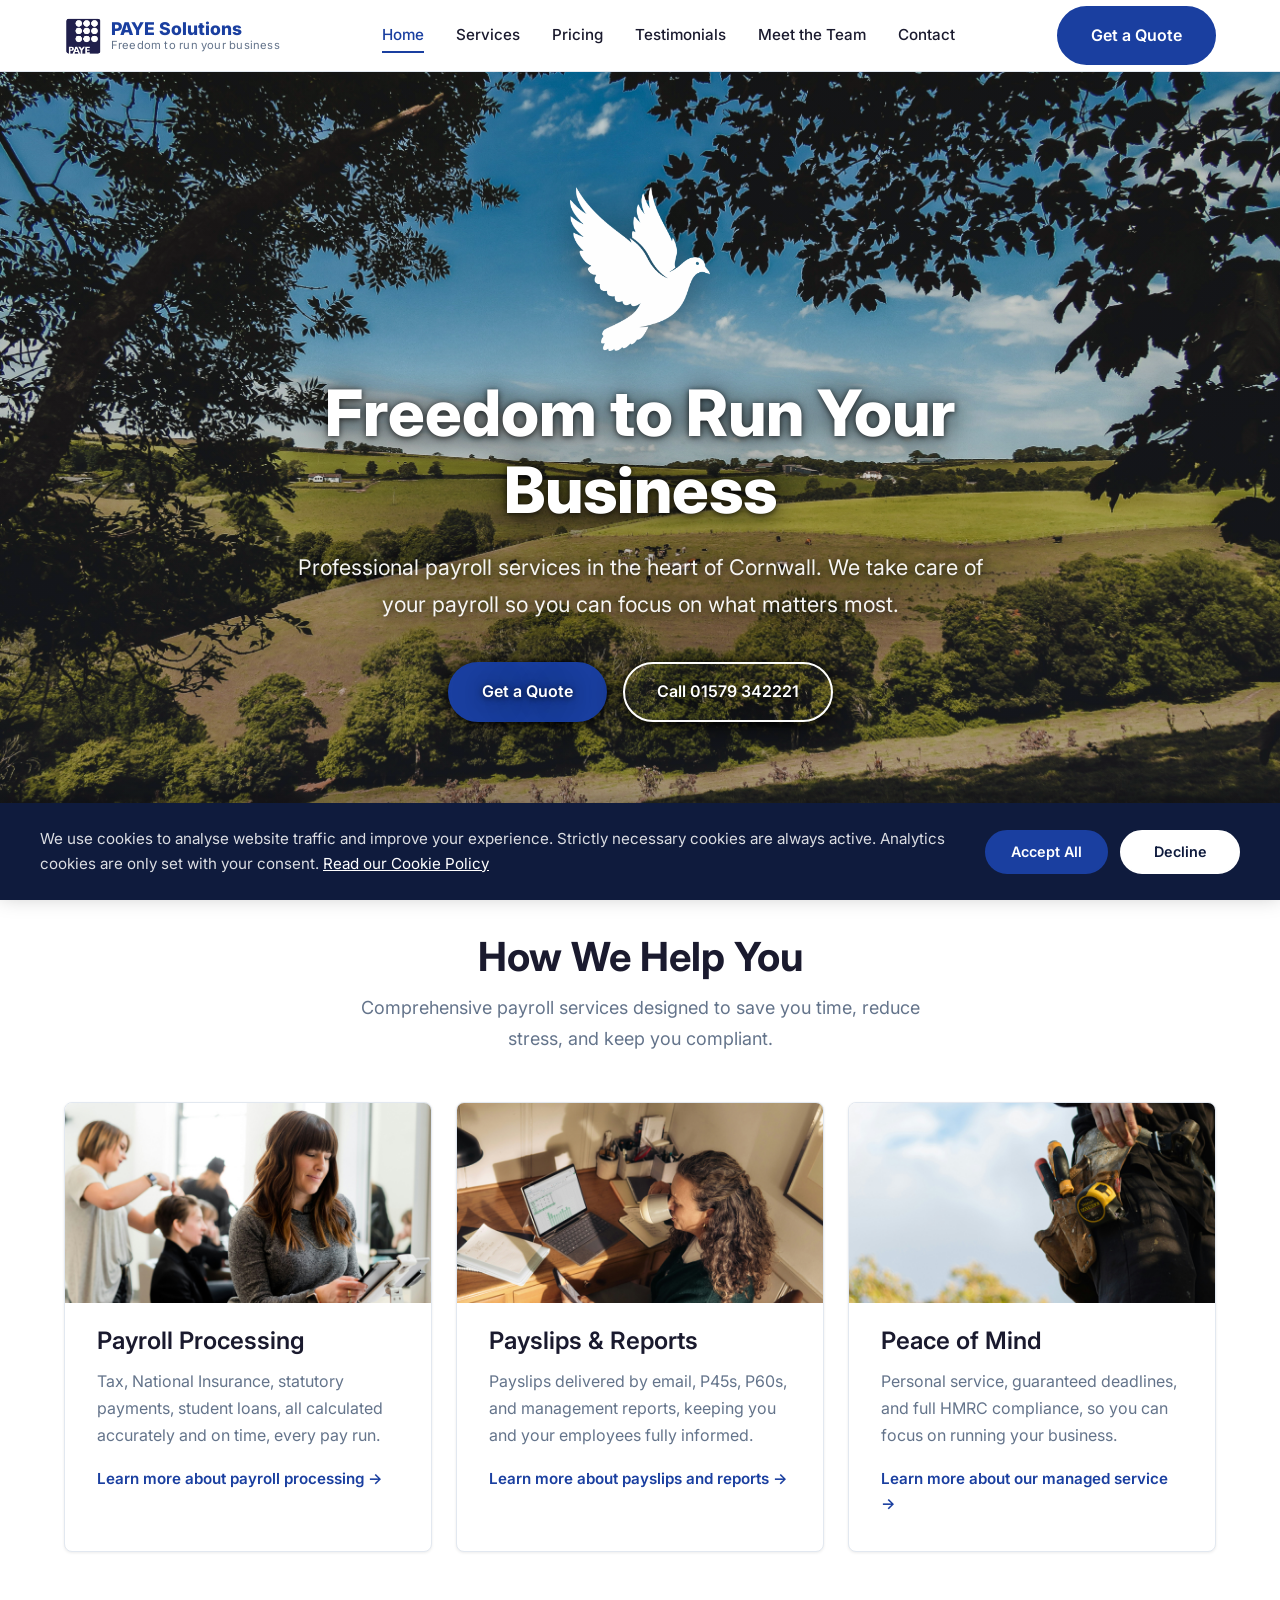
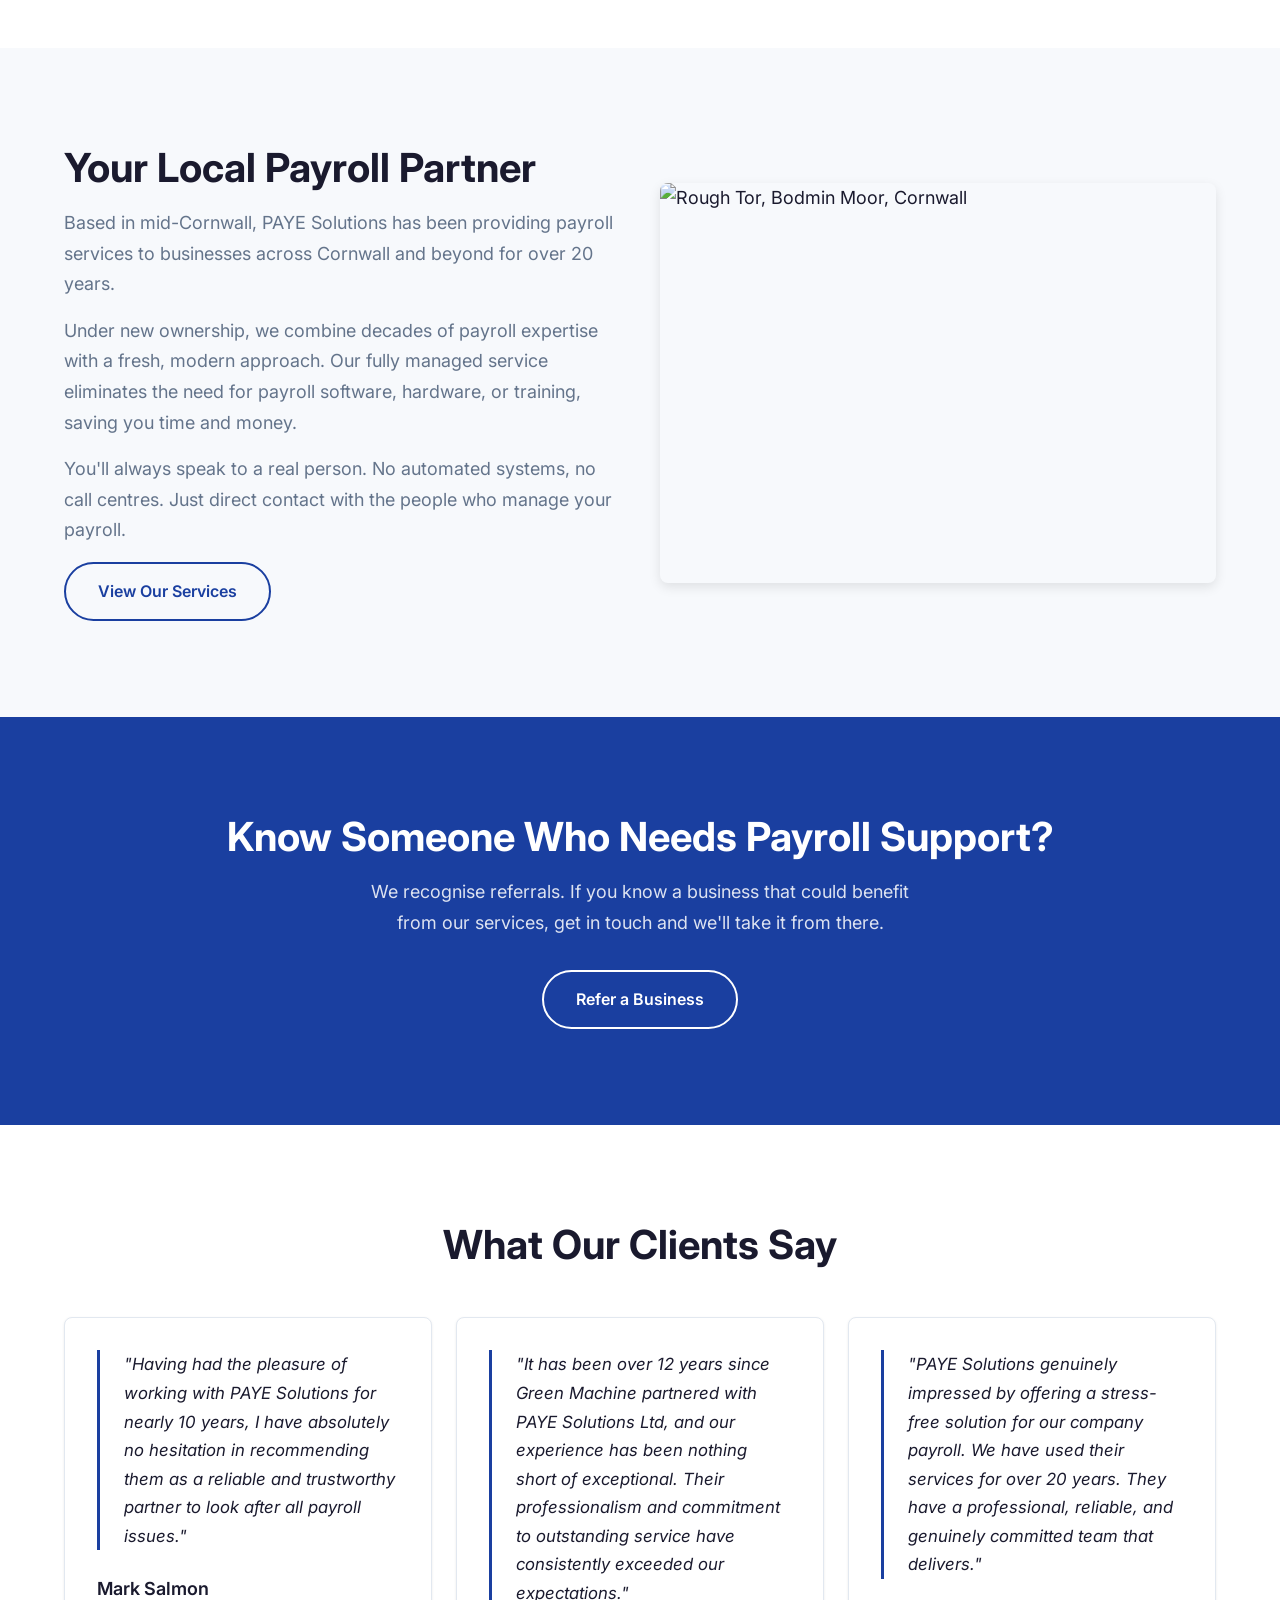
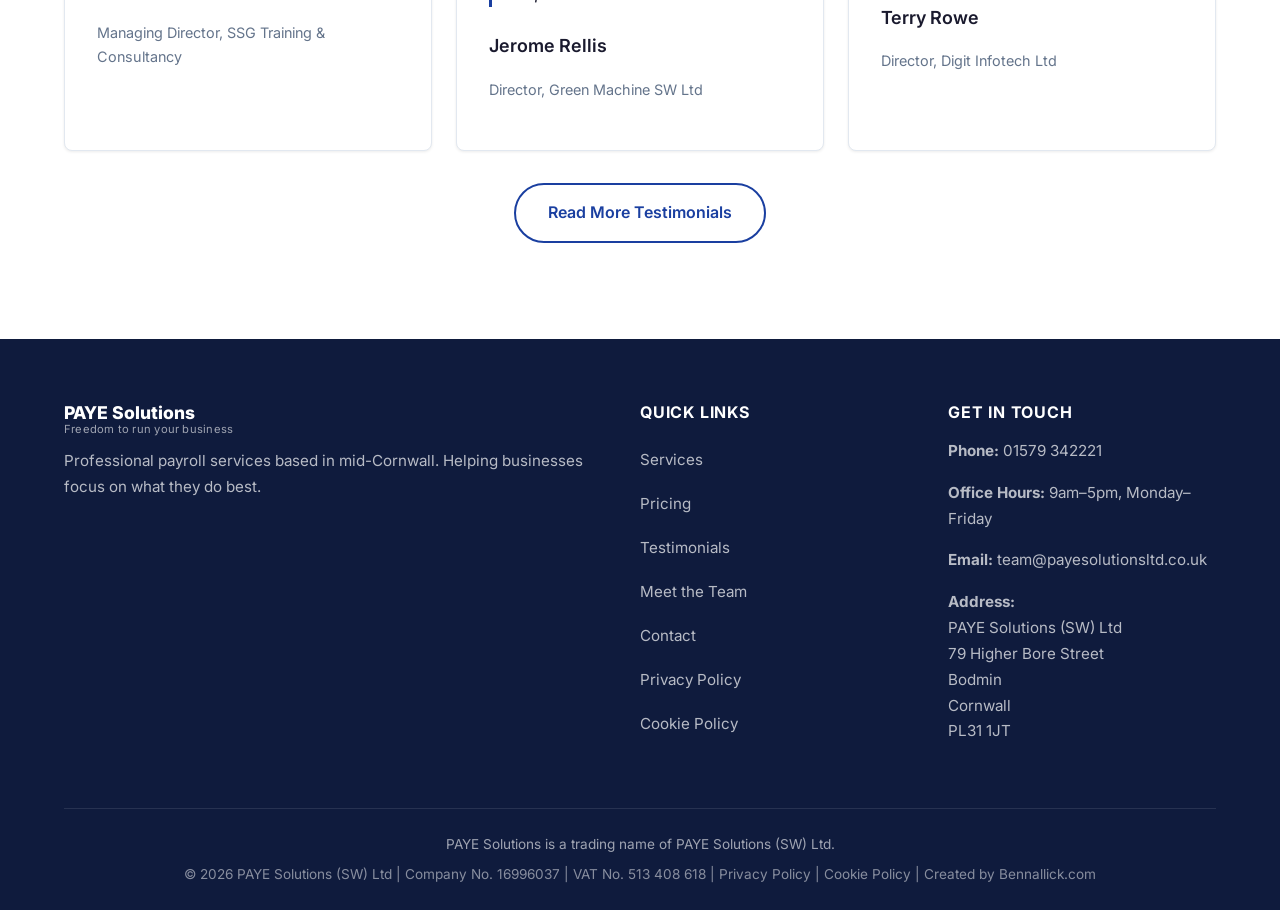
==== commit ac9208cf: "v2 revisions: pricing split, trading-name footer, services pull-quote, darker text-shadows" ====
--- a/Website Files/index.html
+++ b/Website Files/index.html
@@ -271,7 +271,8 @@
         </div>
       </div>
       <div class="footer__bottom">
-        <p>&copy; <span class="footer-year">2026</span> PAYE Solutions Ltd | Company No. 16996037 | VAT No. 513 408 618 | <a href="privacy-policy.html">Privacy Policy</a> | <a href="cookie-policy.html">Cookie Policy</a> | Created by <a href="https://bennallick.com" target="_blank" rel="noopener noreferrer">Bennallick.com</a></p>
+        <p style="font-size: 0.85rem; color: rgba(255,255,255,0.6); margin-bottom: 0.4rem;">PAYE Solutions is a trading name of PAYE Solutions (SW) Ltd.</p>
+        <p>&copy; <span class="footer-year">2026</span> PAYE Solutions (SW) Ltd | Company No. 16996037 | VAT No. 513 408 618 | <a href="privacy-policy.html">Privacy Policy</a> | <a href="cookie-policy.html">Cookie Policy</a> | Created by <a href="https://bennallick.com" target="_blank" rel="noopener noreferrer">Bennallick.com</a></p>
       </div>
     </div>
   </footer>
--- a/Website Files/css/styles.css
+++ b/Website Files/css/styles.css
@@ -428,7 +428,7 @@
 .hero h1 {
   color: var(--color-text-light);
   margin-bottom: 1.25rem;
-  text-shadow: 0 2px 35px rgba(0, 0, 0, 0.6), 0 1px 10px rgba(0, 0, 0, 0.35);
+  text-shadow: 0 2px 30px rgba(0, 0, 0, 0.85), 0 1px 6px rgba(0, 0, 0, 0.75);
 }
 
 .hero__subtitle {
@@ -436,7 +436,18 @@
   color: rgba(255, 255, 255, 0.95);
   margin-bottom: 2.5rem;
   font-weight: 400;
-  text-shadow: 0 2px 40px rgba(0, 0, 0, 0.8), 0 1px 12px rgba(0, 0, 0, 0.5);
+  text-shadow: 0 2px 35px rgba(0, 0, 0, 0.95), 0 1px 8px rgba(0, 0, 0, 0.8);
+}
+
+.pull-quote {
+  font-size: clamp(1.4rem, 3vw, 2rem);
+  font-weight: 500;
+  line-height: 1.4;
+  color: var(--color-primary);
+  font-style: italic;
+  border-left: 4px solid var(--color-primary);
+  padding-left: 1.25rem;
+  margin: 0;
 }
 
 .hero .btn-group {
@@ -444,8 +455,8 @@
 }
 
 .hero .btn {
-  text-shadow: 0 2px 35px rgba(0, 0, 0, 0.6), 0 1px 10px rgba(0, 0, 0, 0.35);
-  box-shadow: 0 2px 35px rgba(0, 0, 0, 0.6), 0 1px 10px rgba(0, 0, 0, 0.35);
+  text-shadow: 0 2px 30px rgba(0, 0, 0, 0.85), 0 1px 6px rgba(0, 0, 0, 0.75);
+  box-shadow: 0 2px 30px rgba(0, 0, 0, 0.85), 0 1px 6px rgba(0, 0, 0, 0.75);
 }
 
 /* --- Trust Strip --- */
@@ -911,12 +922,12 @@
 .page-header h1 {
   color: var(--color-text-light);
   margin-bottom: 0.5rem;
-  text-shadow: 0 2px 35px rgba(0, 0, 0, 0.6), 0 1px 10px rgba(0, 0, 0, 0.35);
+  text-shadow: 0 2px 30px rgba(0, 0, 0, 0.85), 0 1px 6px rgba(0, 0, 0, 0.75);
 }
 
 .page-header p {
   color: rgba(255, 255, 255, 0.9);
-  text-shadow: 0 2px 40px rgba(0, 0, 0, 0.8), 0 1px 12px rgba(0, 0, 0, 0.5);
+  text-shadow: 0 2px 35px rgba(0, 0, 0, 0.95), 0 1px 8px rgba(0, 0, 0, 0.8);
   font-size: 1.125rem;
   max-width: 600px;
   margin: 0 auto;
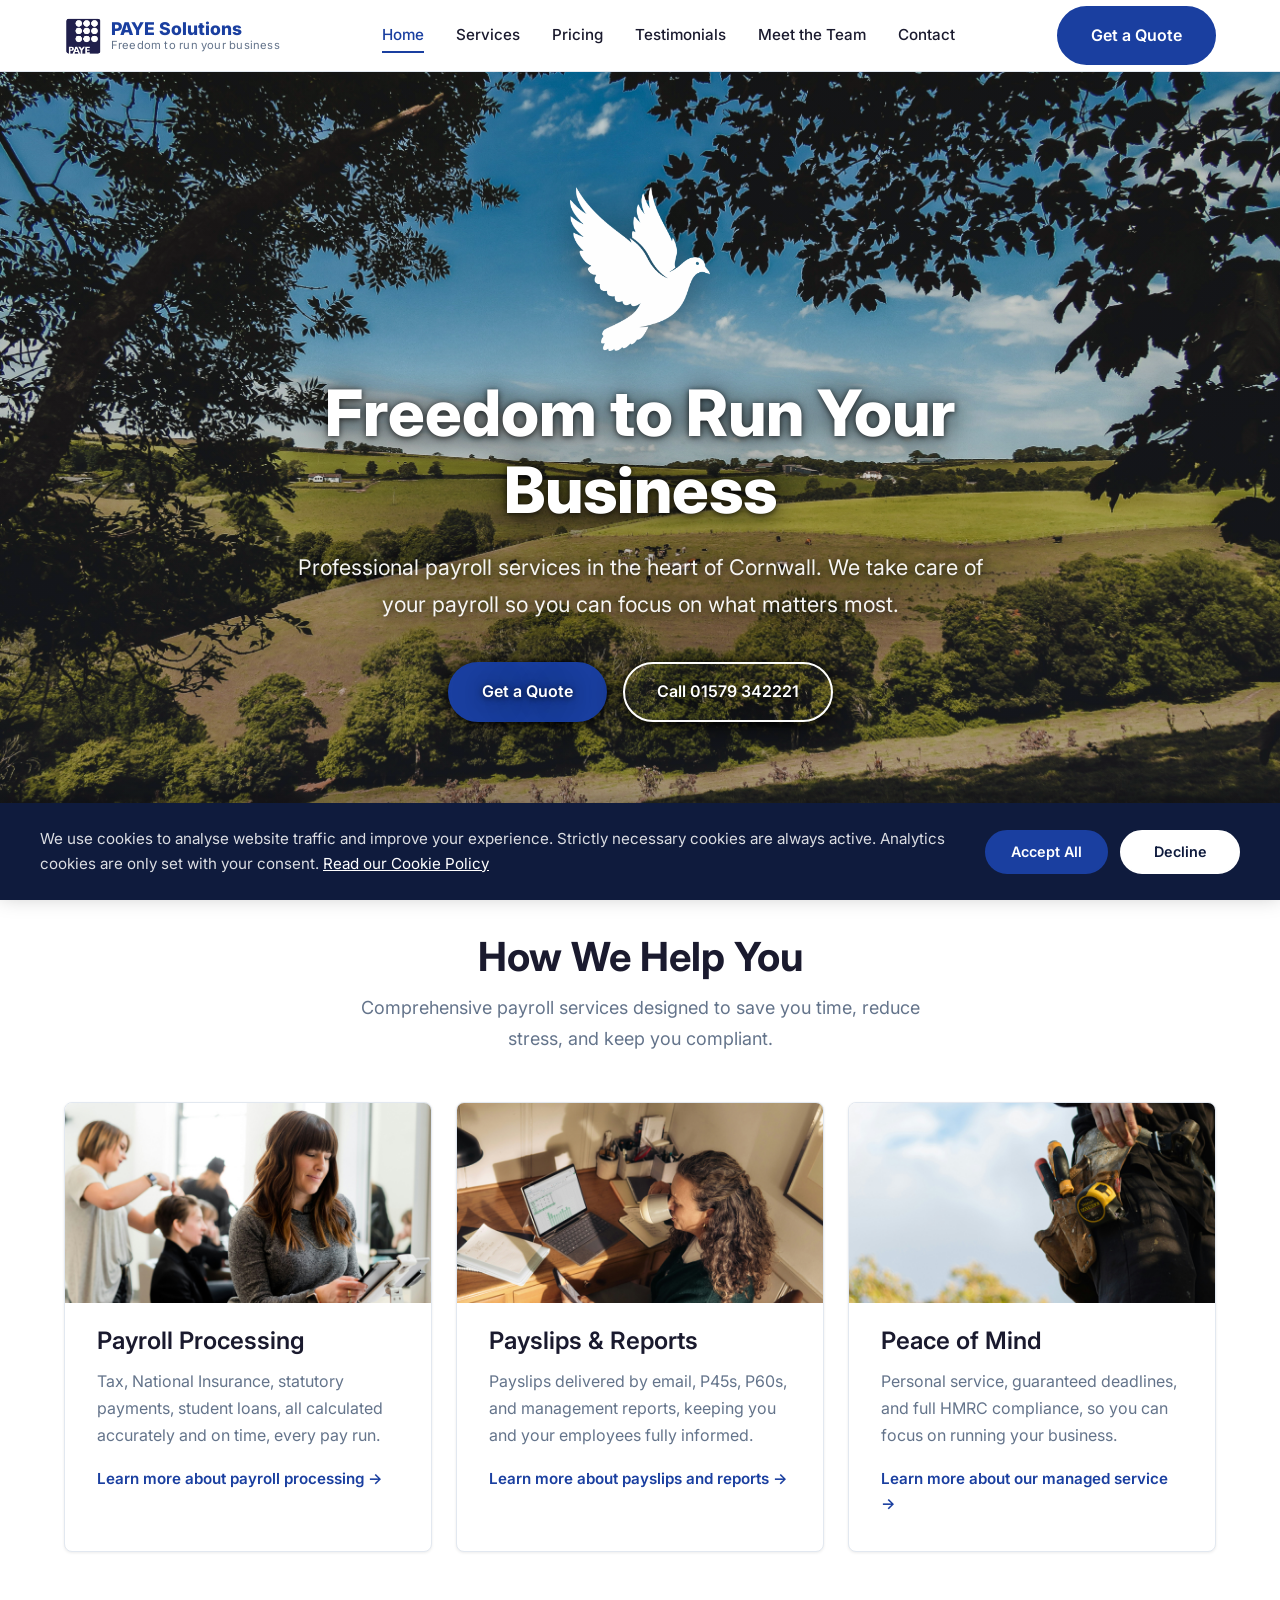
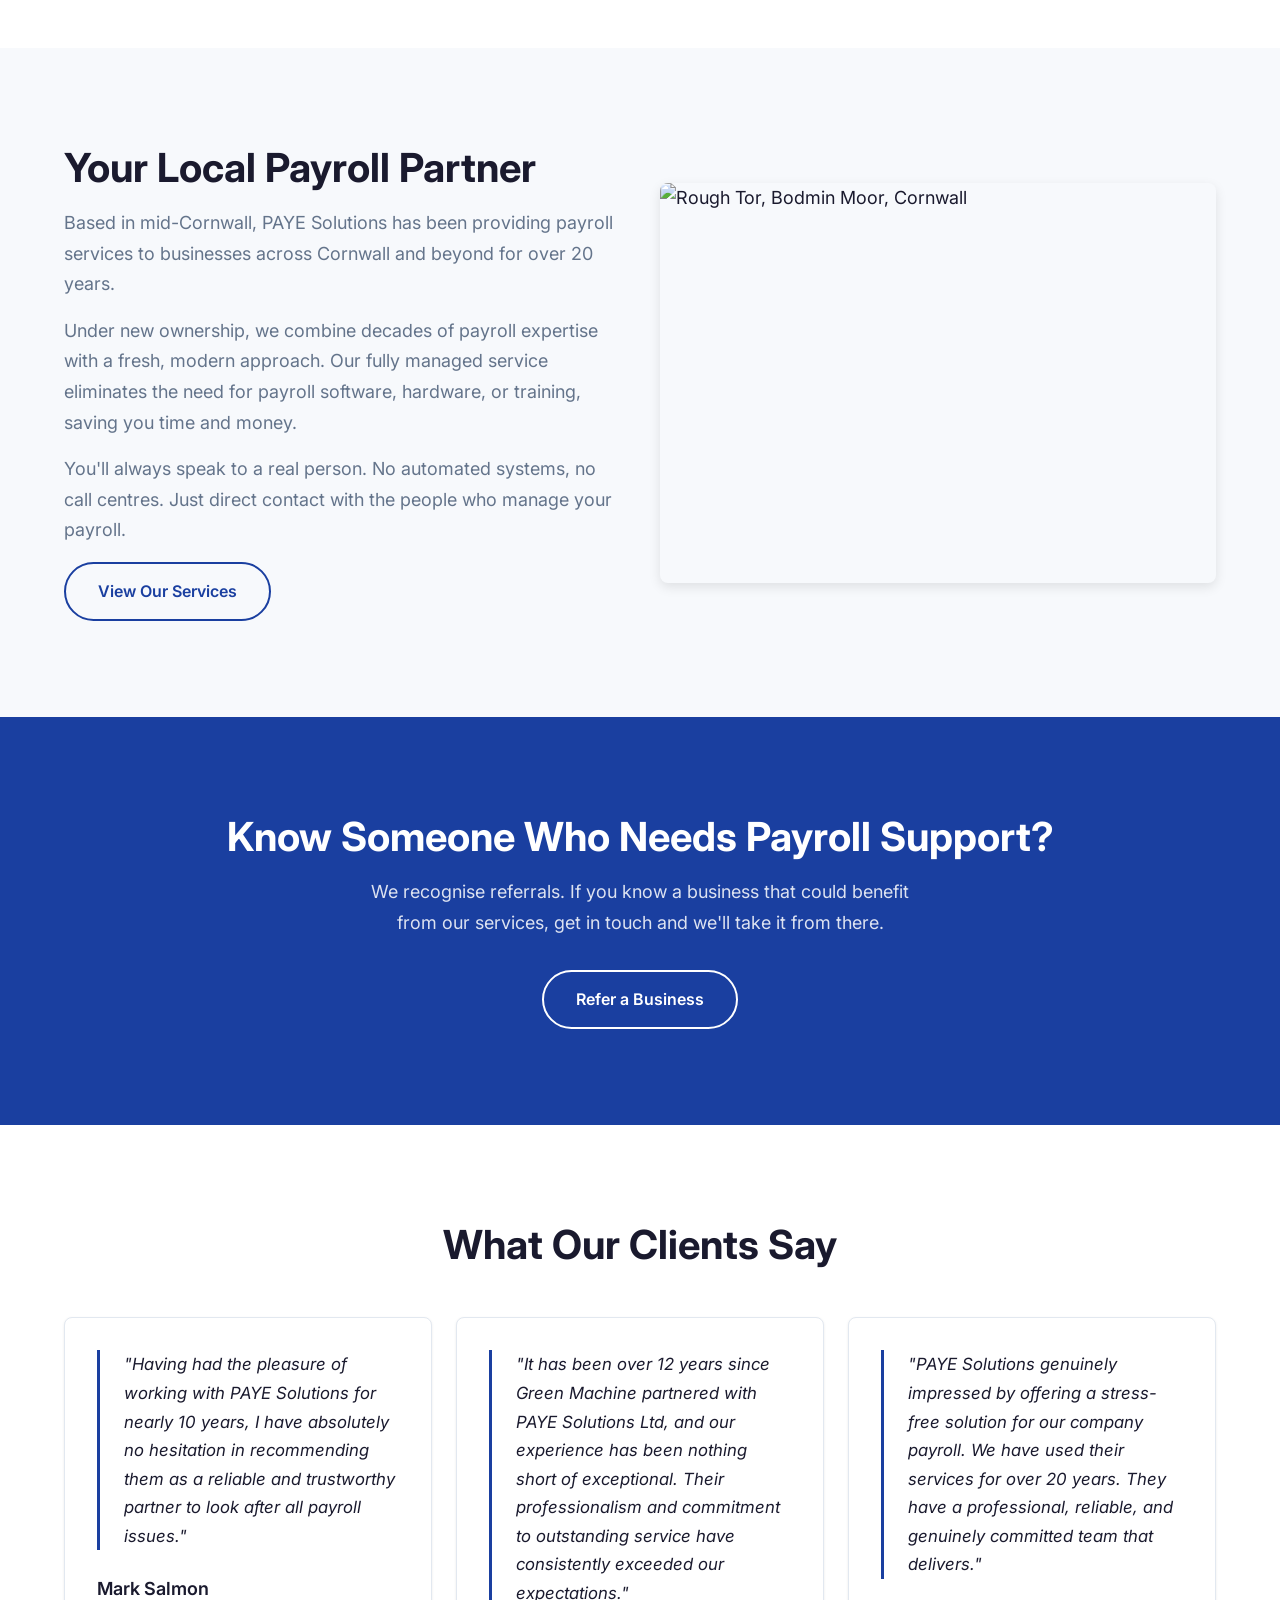
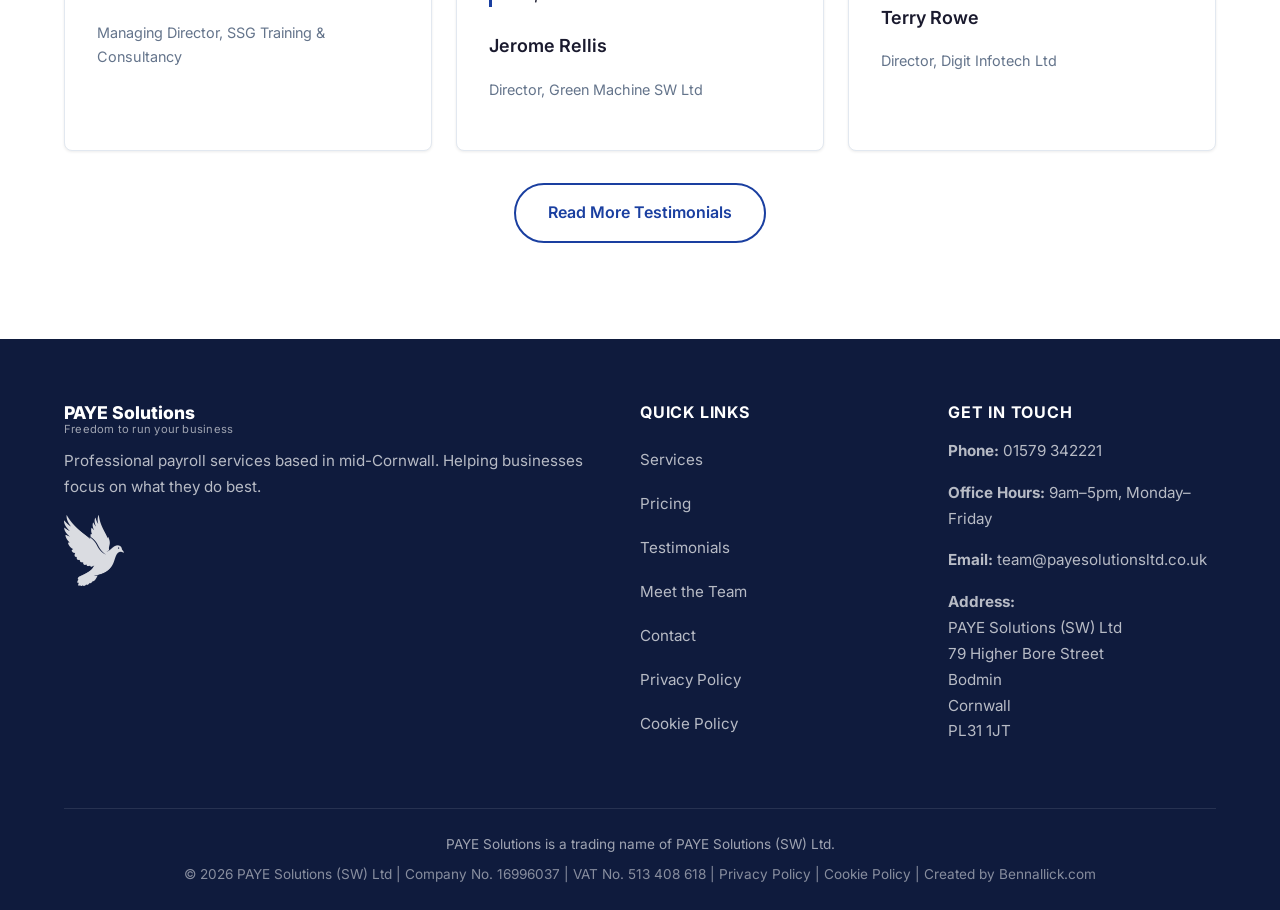
==== commit bf651dac: "Add dove emblem to footer under tagline" ====
--- a/Website Files/index.html
+++ b/Website Files/index.html
@@ -251,6 +251,7 @@
             </span>
           </a>
           <p>Professional payroll services based in mid-Cornwall. Helping businesses focus on what they do best.</p>
+          <img src="images/dove-white.png" alt="" class="footer__dove" aria-hidden="true" loading="lazy">
         </div>
         <div class="footer__links">
           <h4>Quick Links</h4>
--- a/Website Files/css/styles.css
+++ b/Website Files/css/styles.css
@@ -964,6 +964,14 @@
   margin-top: 0.75rem;
 }
 
+.footer__dove {
+  display: block;
+  width: 60px;
+  height: auto;
+  margin-top: 1rem;
+  opacity: 0.85;
+}
+
 .footer h4 {
   color: var(--color-text-light);
   font-size: 1rem;
